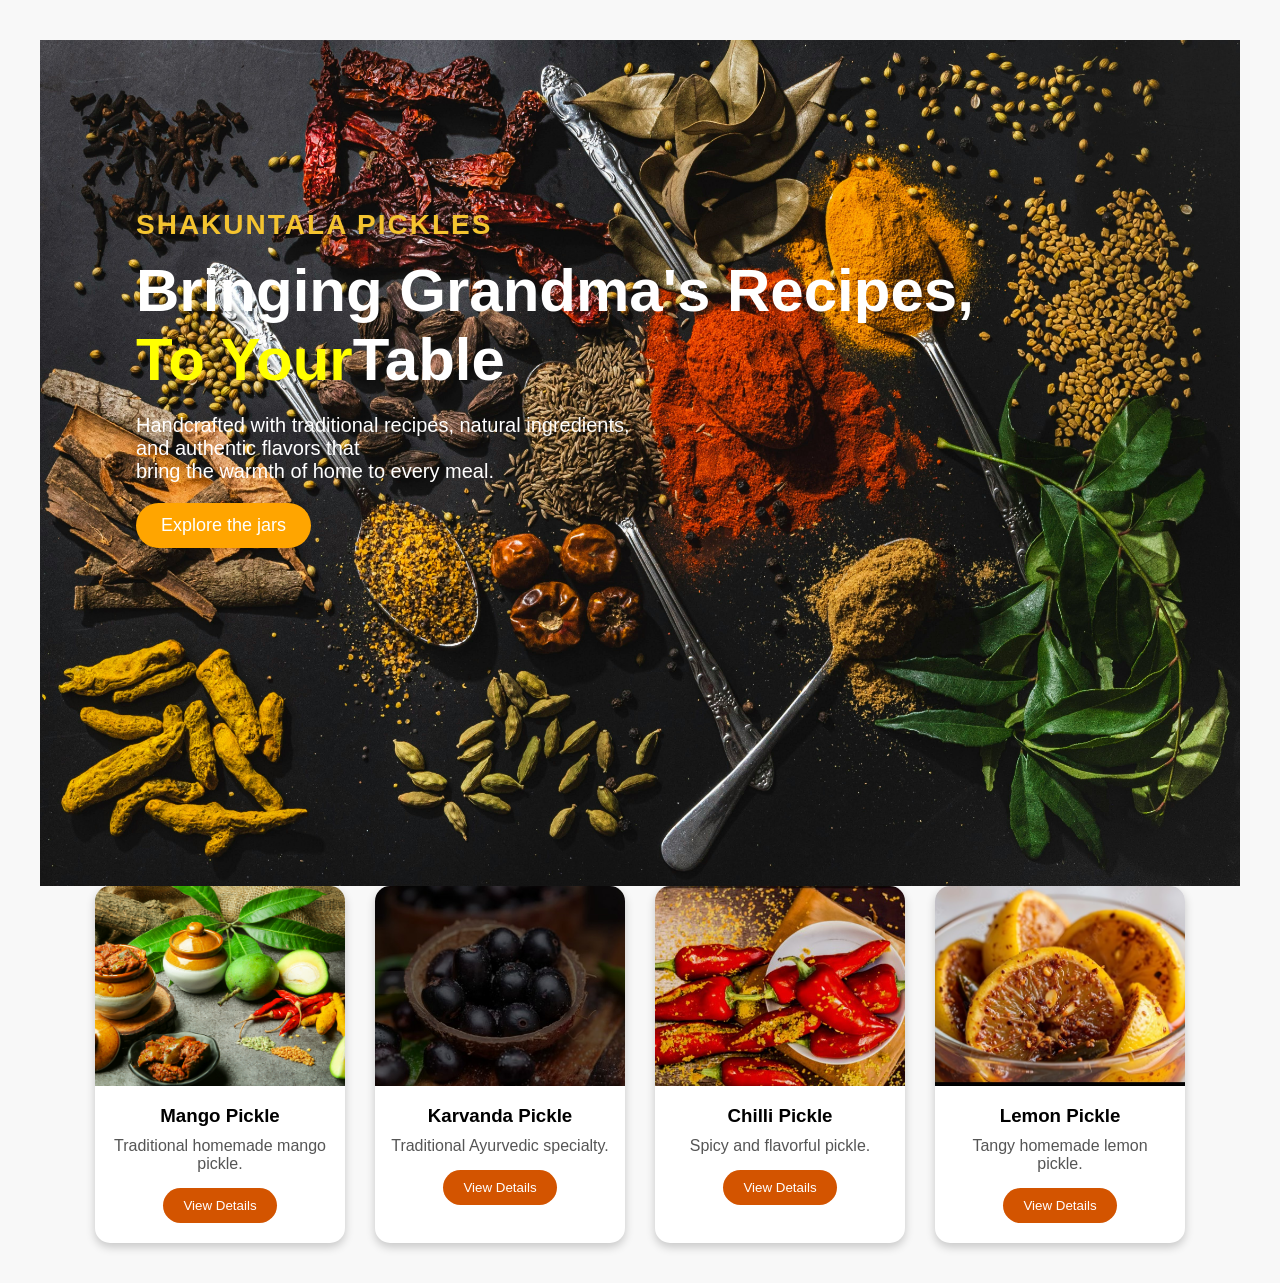
==== index.html @ eefc7497 "intial web site" ====
<!DOCTYPE html>
<html lang="en">
     
<head>
    <meta charset="UTF-8">
    <meta name="viewport" content="width=device-width, initial-scale=1.0">
    <title>Shakuntala Pickles</title>
    <link rel="stylesheet" href="style.css">   
</head>
<body>
     <div class="hero">
        <img src="frontpage.jpg" alt="Background">

        <div class="content">
            <h3 class="brand-name">SHAKUNTALA PICKLES</h3>
            <h1> Bringing Grandma's Recipes,<br><span class="black-text">To Your</span>Table</h1>
            <p>
                Handcrafted with traditional recipes, natural ingredients, 
                <br > and authentic flavors that <br>bring the warmth of home to every meal.
            </p>



            <button onclick="nextpage()">Explore the jars</button>
        </div>
    
    </div>
       <div class="products-container">

        <div class="card">
            <img src="mango.jpg" alt="Mango Pickle">
            <h3>Mango Pickle</h3>
            <p>Traditional homemade mango pickle.</p>
            <button onclick="location.href='mango.html'">View Details</button>
        </div>

        <div class="card">
            <img src="karvanda.jpg" alt="Karvanda Pickle">
            <h3>Karvanda Pickle</h3>
            <p>Traditional Ayurvedic specialty.</p>
            <button onclick="location.href='karvanda.html'">View Details</button>
        </div>

        <div class="card">
            <img src="chilli.jpg" alt="Chilli Pickle">
            <h3>Chilli Pickle</h3>
            <p>Spicy and flavorful pickle.</p>
            <button onclick="location.href='chilli.html'">View Details</button>
        </div>

        <div class="card">
            <img src="lemon.jpg" alt="Lemon Pickle">
            <h3>Lemon Pickle</h3>
            <p>Tangy homemade lemon pickle.</p>
            <button onclick="location.href='lemon.html'">View Details</button>
        </div>

    </div>
</body>
<script>
    function nextpage() {
        window.location.href = "products.html";
    }
</script>
</html>
---- style.css ----
*{
    margin:0;
    padding:0;
    box-sizing:border-box;
}

.hero{
    position:relative;
}

.hero img{
    width:100%;
    display:block;
}

.content{
    position:absolute;
    top:20%;
    left:8%;
    color:white;
}

.content h1{
    font-size:60px;
}

.content p{
    margin-top:20px;
    font-size:20px;
}

.content button{
    margin-top:20px;
    padding:12px 25px;
    background:orange;
    color:white;
    border:none;
    border-radius:25px;
    font-size:18px;
    cursor:pointer;
}
.black-text{
    color:yellow;
}
.brand-name{
    font-size: 28px;
    font-weight: bold;
    color: #F4C430;
    letter-spacing: 2px;
    margin-bottom: 15px;
    text-transform: uppercase;
}
/* *{
    margin: 0;
    padding: 0;
    box-sizing: border-box;
} */

body{
    font-family: Arial, sans-serif;
    background-color: #f8f8f8;
    padding: 40px;
}

.products-container{
    display: flex;
    justify-content: center;
    gap: 30px;
    flex-wrap: wrap;
}

.card{
    width: 250px;
    background: white;
    border-radius: 15px;
    overflow: hidden;
    text-align: center;
    box-shadow: 0 4px 10px rgba(0,0,0,0.2);
    transition: 0.3s;
}

.card:hover{
    transform: translateY(-8px);
}

.card img{
    width: 100%;
    height: 200px;
    object-fit: cover;
}

.card h3{
    margin: 15px 0 10px;
}

.card p{
    padding: 0 15px;
    color: #555;
}

.card button{
    margin: 15px 0 20px;
    padding: 10px 20px;
    border: none;
    border-radius: 25px;
    background-color: #d35400;
    color: white;
    cursor: pointer;
}

.card button:hover{
    background-color: #b34700;
}
.product-page{
    text-align: center;
    padding: 40px;
}

.product-page h1{
    font-size: 40px;
    margin-bottom: 20px;
}

.product-page h2{
    font-size: 28px;
    margin-top: 25px;
}

.product-page p{
    font-size: 20px;
    line-height: 1.8;
    max-width: 800px;
    margin: auto;
}

.product-page ul{
    list-style: none;
    padding: 0;
}

.product-page li{
    font-size: 20px;
    margin: 10px 0;
}

.product-image{
    width: 350px;
    height: 350px;
    object-fit: cover;
    border-radius: 15px;
}
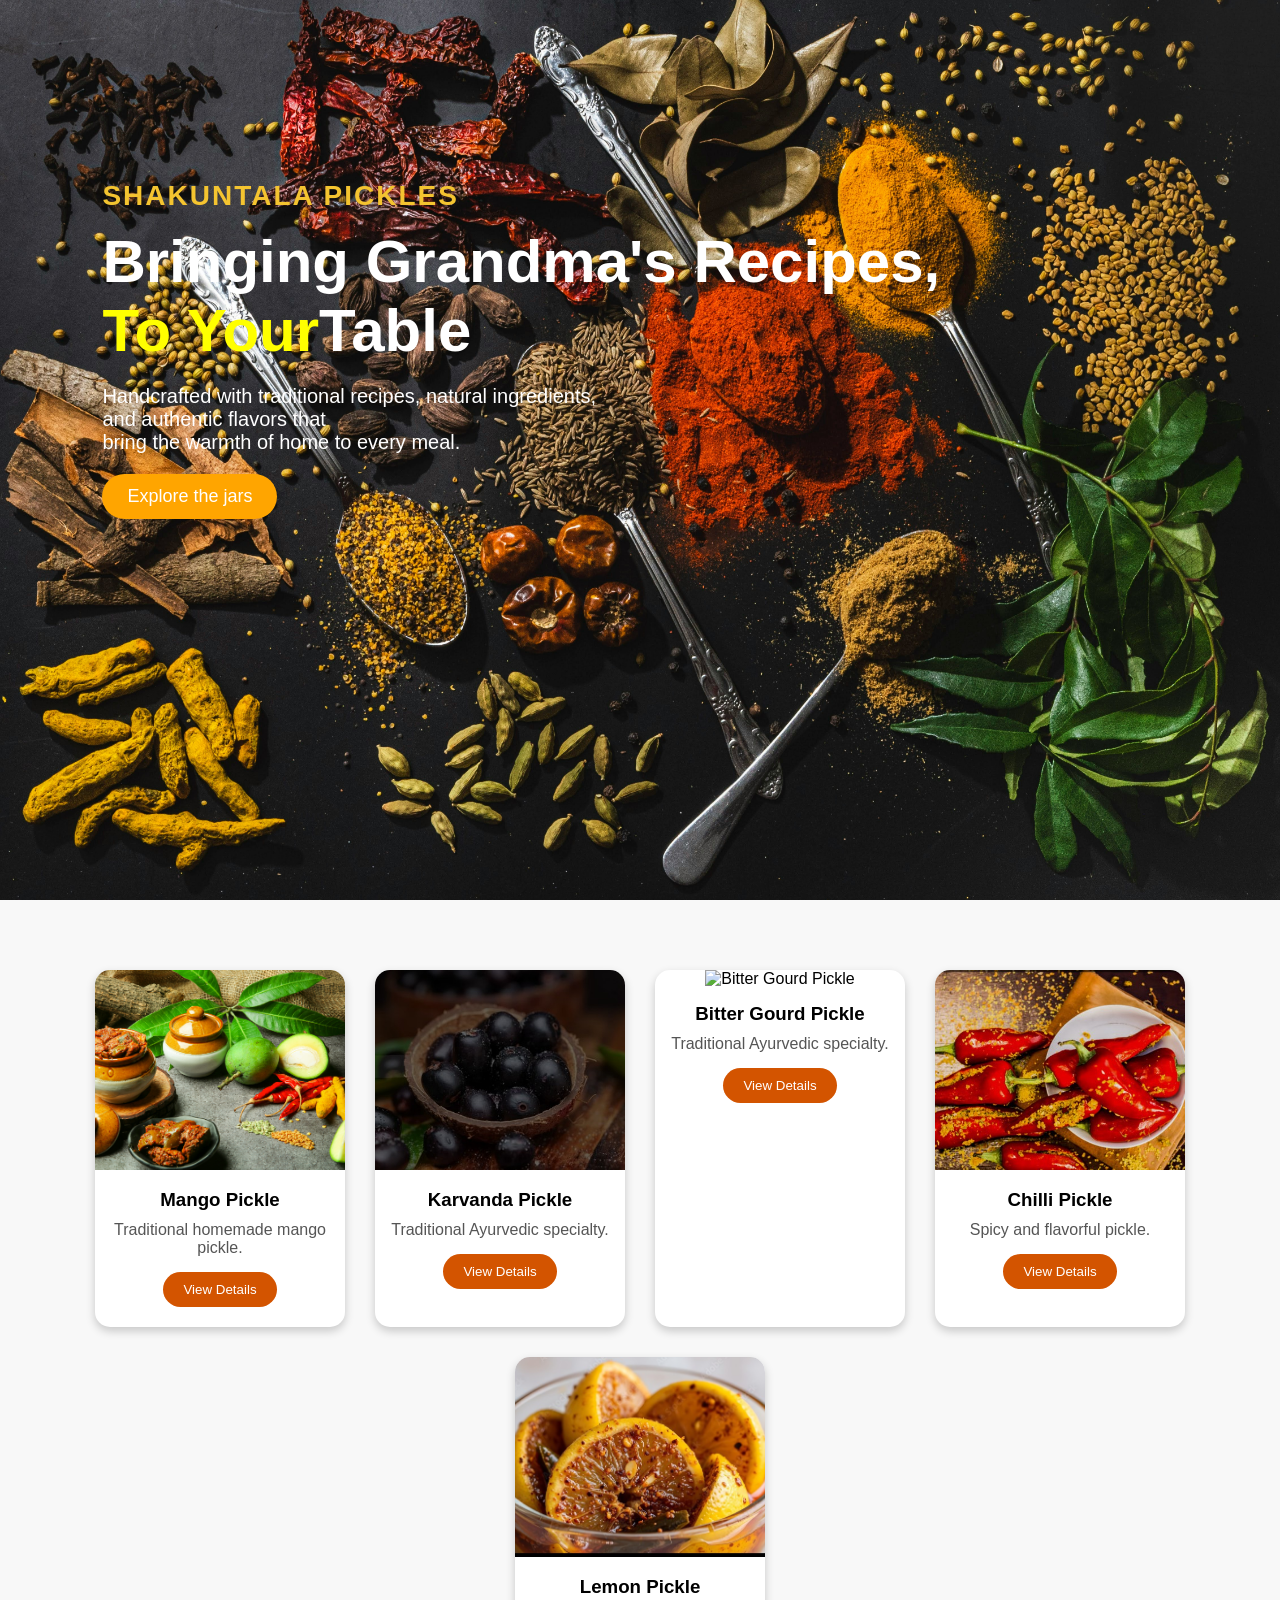
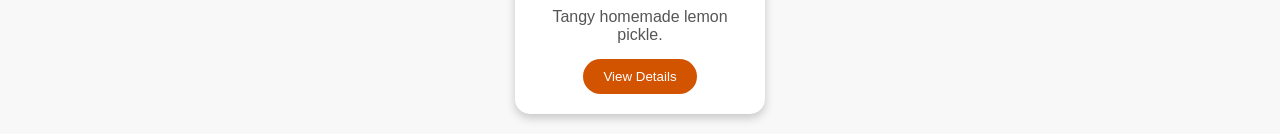
==== commit d039d0fb: "add karlyavh loanch" ====
--- a/index.html
+++ b/index.html
@@ -42,6 +42,13 @@
         </div>
 
         <div class="card">
+            <img src="bittergourd.jpg" alt="Bitter Gourd Pickle">
+            <h3>Bitter Gourd Pickle</h3>
+            <p>Traditional Ayurvedic specialty.</p>
+            <button onclick="location.href='karvanda.html'">View Details</button>
+        </div>
+
+        <div class="card">
             <img src="chilli.jpg" alt="Chilli Pickle">
             <h3>Chilli Pickle</h3>
             <p>Spicy and flavorful pickle.</p>
--- a/style.css
+++ b/style.css
@@ -6,11 +6,14 @@
 
 .hero{
     position:relative;
+     height:100vh;
 }
 
 .hero img{
     width:100%;
     display:block;
+     height:100%;
+    object-fit:cover;
 }
 
 .content{
@@ -59,7 +62,8 @@
 body{
     font-family: Arial, sans-serif;
     background-color: #f8f8f8;
-    padding: 40px;
+    padding: 0;
+    margin: 0;
 }
 
 .products-container{
@@ -67,6 +71,8 @@
     justify-content: center;
     gap: 30px;
     flex-wrap: wrap;
+      margin-top:50px;
+    padding:20px;
 }
 
 .card{
@@ -148,4 +154,35 @@
     height: 350px;
     object-fit: cover;
     border-radius: 15px;
+
+}
+
+@media screen and (max-width:768px){
+
+    .content{
+        top: 10%;
+        left: 5%;
+        width: 90%;
+    }
+
+    .content h1{
+        font-size: 32px;
+        line-height: 1.2;
+    }
+
+    .content p{
+        font-size: 14px;
+    }
+
+    .brand-name{
+        font-size: 20px;
+    }
+      .card{
+        width:90%;
+        max-width:320px;
+    }
+     .product-image{
+        width:250px;
+        height:250px;
+    }
 }
